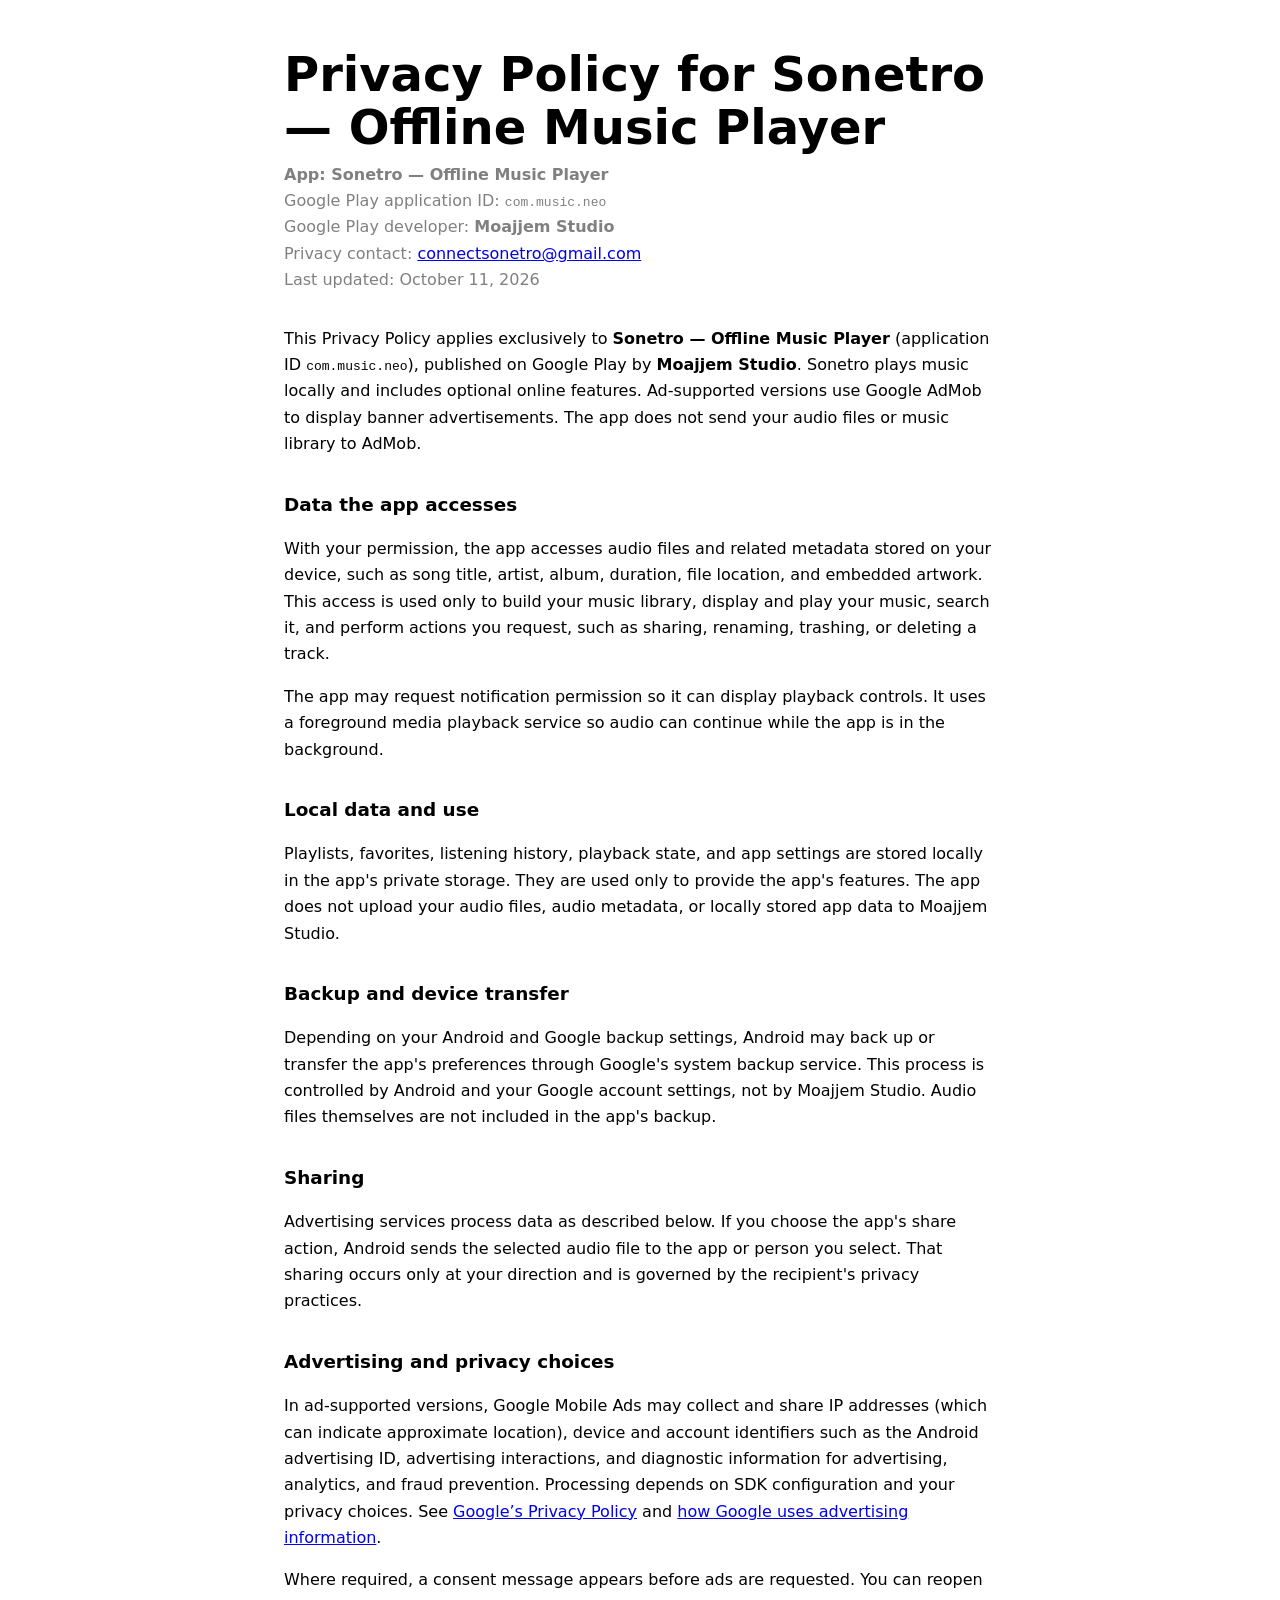
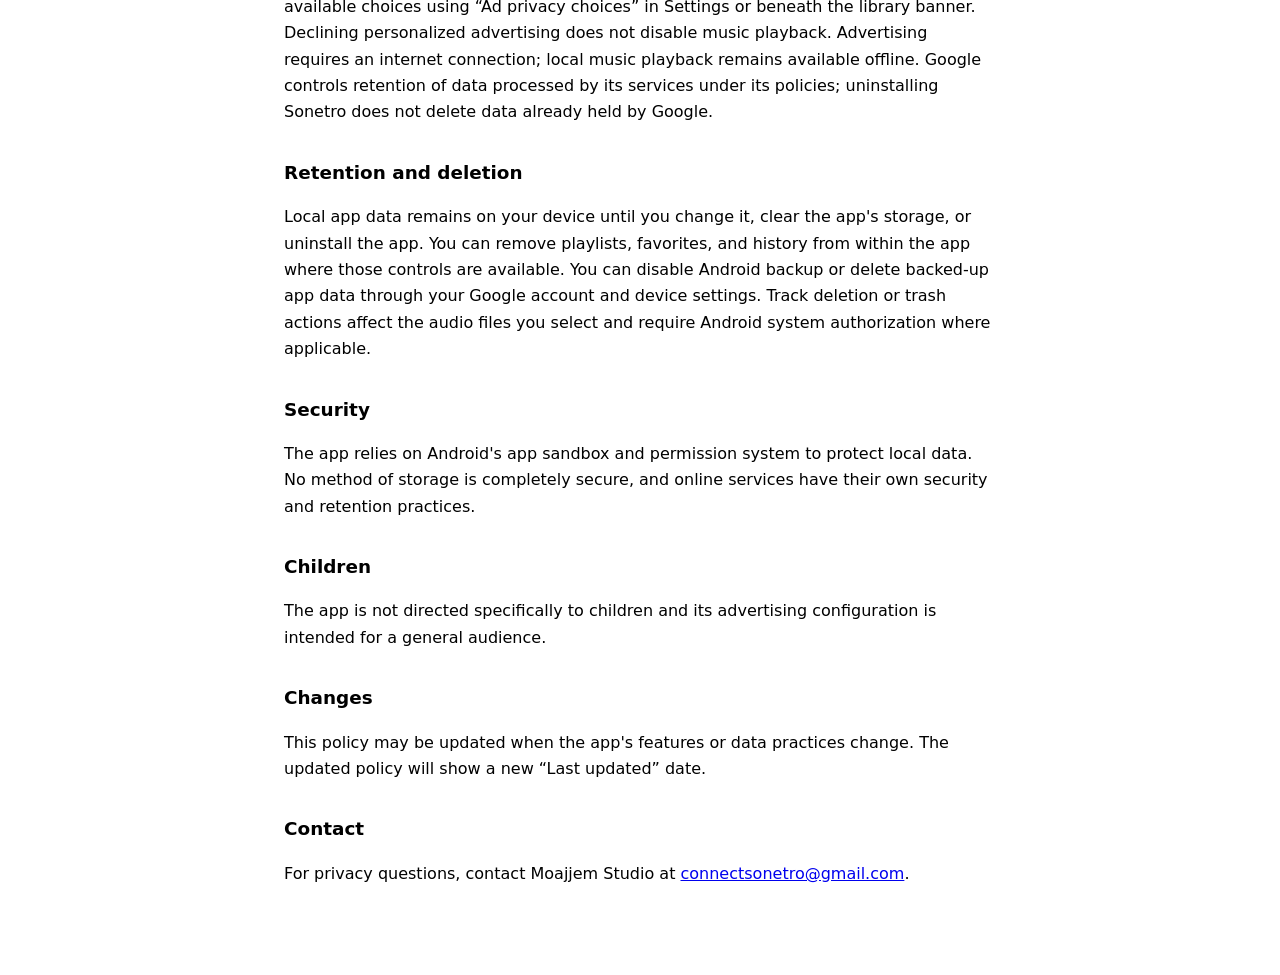
==== privacy.html @ 21c96b35 "Create Sonetro website with privacy policy and AdMob verification" ====
<!doctype html>
<html lang="en">
<head>
  <meta charset="utf-8">
  <meta name="viewport" content="width=device-width, initial-scale=1">
  <meta name="description" content="Privacy Policy for Sonetro — Offline Music Player, published by Moajjem Studio">
  <title>Privacy Policy for Sonetro — Offline Music Player | Moajjem Studio</title>
  <style>
    :root { color-scheme: light dark; font-family: system-ui, sans-serif; }
    body { margin: 0; background: Canvas; color: CanvasText; }
    main { box-sizing: border-box; width: min(760px, 100%); margin: 0 auto; padding: 48px 24px 72px; line-height: 1.65; }
    h1 { margin: 0 0 8px; font-size: clamp(2rem, 5vw, 3rem); line-height: 1.1; }
    h2 { margin-top: 2rem; font-size: 1.15rem; }
    .identity { margin: 0 0 32px; color: GrayText; }
    a { color: LinkText; }
  </style>
</head>
<body>
<main>
  <h1>Privacy Policy for Sonetro — Offline Music Player</h1>
  <p class="identity"><strong>App: Sonetro — Offline Music Player</strong><br>
    Google Play application ID: <code>com.music.neo</code><br>
    Google Play developer: <strong>Moajjem Studio</strong><br>
    Privacy contact: <a href="mailto:connectsonetro@gmail.com">connectsonetro@gmail.com</a><br>
    Last updated: October 11, 2026</p>

  <p>This Privacy Policy applies exclusively to <strong>Sonetro — Offline Music Player</strong> (application ID <code>com.music.neo</code>), published on Google Play by <strong>Moajjem Studio</strong>. Sonetro plays music locally and includes optional online features. Ad-supported versions use Google AdMob to display banner advertisements. The app does not send your audio files or music library to AdMob.</p>

  <h2>Data the app accesses</h2>
  <p>With your permission, the app accesses audio files and related metadata stored on your device, such as song title, artist, album, duration, file location, and embedded artwork. This access is used only to build your music library, display and play your music, search it, and perform actions you request, such as sharing, renaming, trashing, or deleting a track.</p>
  <p>The app may request notification permission so it can display playback controls. It uses a foreground media playback service so audio can continue while the app is in the background.</p>

  <h2>Local data and use</h2>
  <p>Playlists, favorites, listening history, playback state, and app settings are stored locally in the app's private storage. They are used only to provide the app's features. The app does not upload your audio files, audio metadata, or locally stored app data to Moajjem Studio.</p>

  <h2>Backup and device transfer</h2>
  <p>Depending on your Android and Google backup settings, Android may back up or transfer the app's preferences through Google's system backup service. This process is controlled by Android and your Google account settings, not by Moajjem Studio. Audio files themselves are not included in the app's backup.</p>

  <h2>Sharing</h2>
  <p>Advertising services process data as described below. If you choose the app's share action, Android sends the selected audio file to the app or person you select. That sharing occurs only at your direction and is governed by the recipient's privacy practices.</p>

  <h2>Advertising and privacy choices</h2>
  <p>In ad-supported versions, Google Mobile Ads may collect and share IP addresses (which can indicate approximate location), device and account identifiers such as the Android advertising ID, advertising interactions, and diagnostic information for advertising, analytics, and fraud prevention. Processing depends on SDK configuration and your privacy choices. See <a href="https://policies.google.com/privacy">Google’s Privacy Policy</a> and <a href="https://policies.google.com/technologies/ads">how Google uses advertising information</a>.</p>
  <p>Where required, a consent message appears before ads are requested. You can reopen available choices using “Ad privacy choices” in Settings or beneath the library banner. Declining personalized advertising does not disable music playback. Advertising requires an internet connection; local music playback remains available offline. Google controls retention of data processed by its services under its policies; uninstalling Sonetro does not delete data already held by Google.</p>

  <h2>Retention and deletion</h2>
  <p>Local app data remains on your device until you change it, clear the app's storage, or uninstall the app. You can remove playlists, favorites, and history from within the app where those controls are available. You can disable Android backup or delete backed-up app data through your Google account and device settings. Track deletion or trash actions affect the audio files you select and require Android system authorization where applicable.</p>

  <h2>Security</h2>
  <p>The app relies on Android's app sandbox and permission system to protect local data. No method of storage is completely secure, and online services have their own security and retention practices.</p>

  <h2>Children</h2>
  <p>The app is not directed specifically to children and its advertising configuration is intended for a general audience.</p>

  <h2>Changes</h2>
  <p>This policy may be updated when the app's features or data practices change. The updated policy will show a new “Last updated” date.</p>

  <h2>Contact</h2>
  <p>For privacy questions, contact Moajjem Studio at <a href="mailto:connectsonetro@gmail.com">connectsonetro@gmail.com</a>.</p>
</main>
</body>
</html>
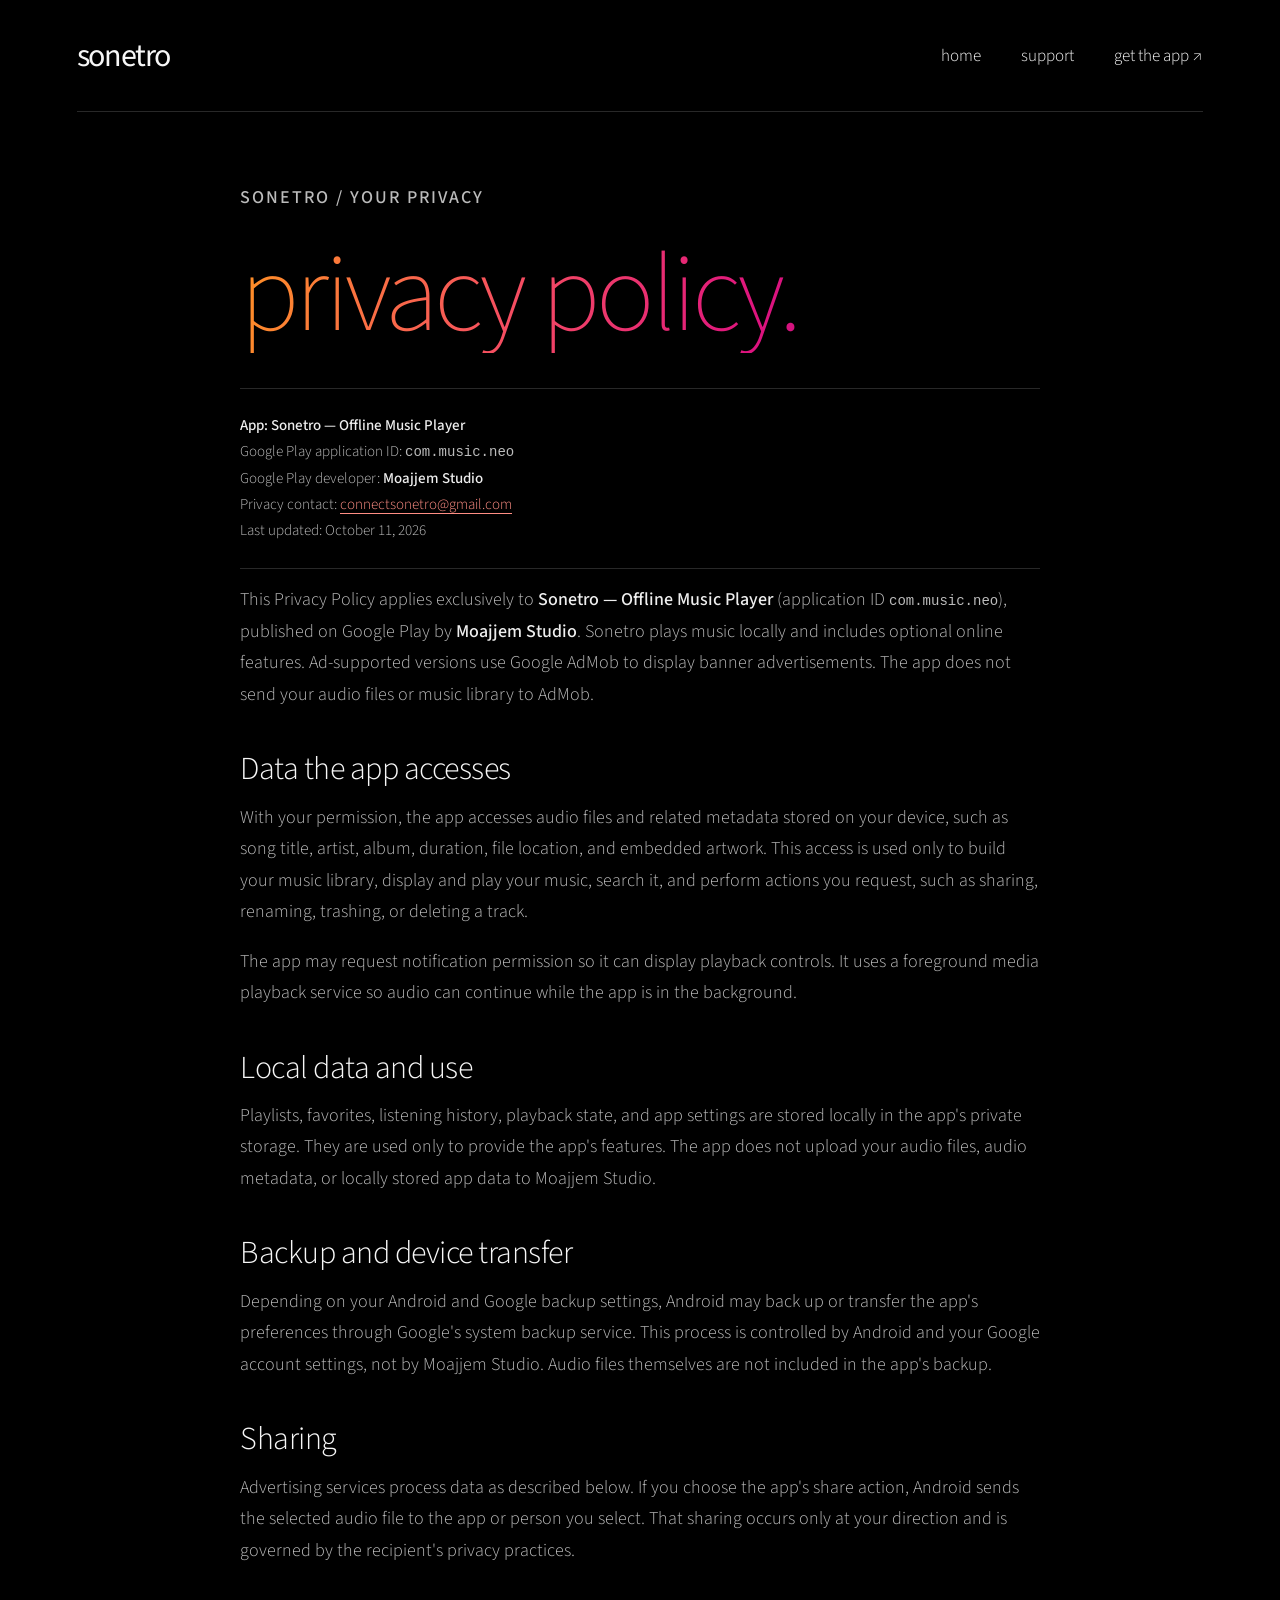
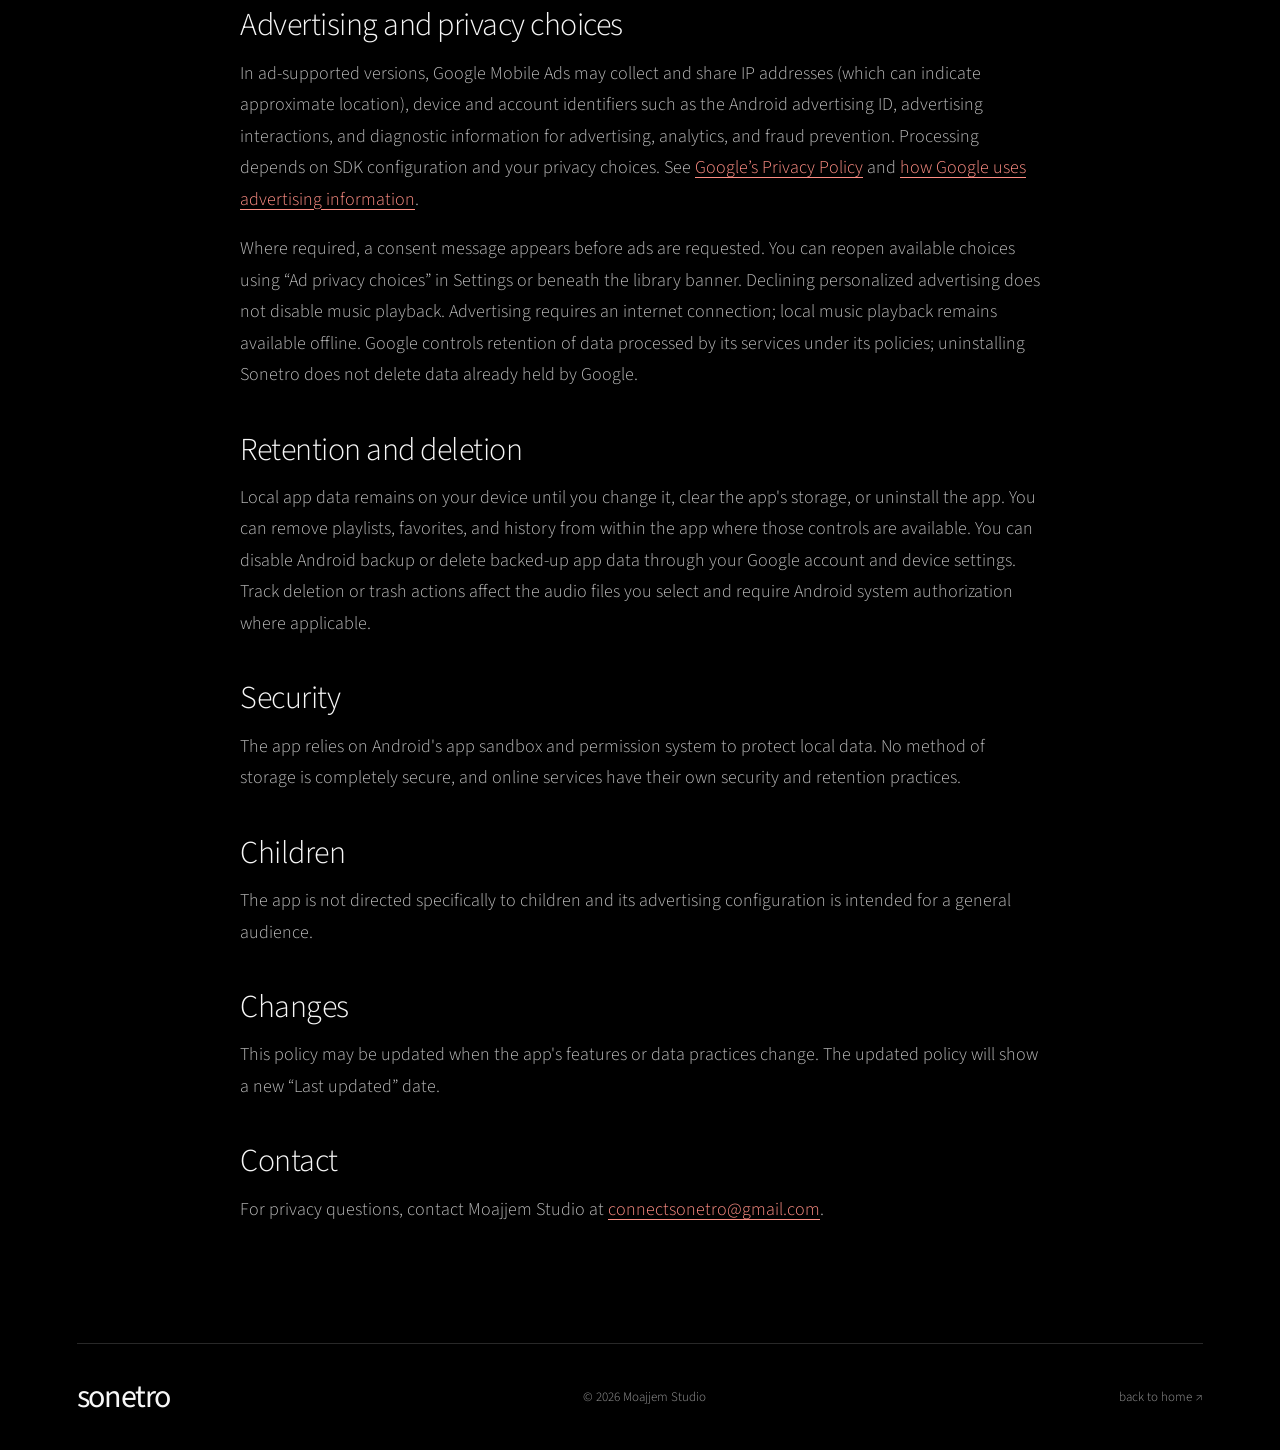
==== commit 02aee7b6: "Match Sonetro website to the app music interface" ====
--- a/privacy.html
+++ b/privacy.html
@@ -5,19 +5,16 @@
   <meta name="viewport" content="width=device-width, initial-scale=1">
   <meta name="description" content="Privacy Policy for Sonetro — Offline Music Player, published by Moajjem Studio">
   <title>Privacy Policy for Sonetro — Offline Music Player | Moajjem Studio</title>
-  <style>
-    :root { color-scheme: light dark; font-family: system-ui, sans-serif; }
-    body { margin: 0; background: Canvas; color: CanvasText; }
-    main { box-sizing: border-box; width: min(760px, 100%); margin: 0 auto; padding: 48px 24px 72px; line-height: 1.65; }
-    h1 { margin: 0 0 8px; font-size: clamp(2rem, 5vw, 3rem); line-height: 1.1; }
-    h2 { margin-top: 2rem; font-size: 1.15rem; }
-    .identity { margin: 0 0 32px; color: GrayText; }
-    a { color: LinkText; }
-  </style>
+  <meta name="theme-color" content="#000000">
+  <link rel="icon" href="assets/logo.svg">
+  <link rel="stylesheet" href="style.css">
 </head>
 <body>
-<main>
-  <h1>Privacy Policy for Sonetro — Offline Music Player</h1>
+<a class="skip" href="#main">Skip to content</a>
+<header class="header"><a class="brand" href="./">sonetro</a><nav aria-label="Main navigation"><a href="./">home</a><a href="mailto:connectsonetro@gmail.com">support</a><a class="nav-download" href="https://play.google.com/store/apps/details?id=com.music.neo">get the app ↗</a></nav></header>
+<main class="policy shell" id="main">
+  <p class="eyebrow">SONETRO / YOUR PRIVACY</p>
+  <h1 class="gradient">privacy policy.</h1>
   <p class="identity"><strong>App: Sonetro — Offline Music Player</strong><br>
     Google Play application ID: <code>com.music.neo</code><br>
     Google Play developer: <strong>Moajjem Studio</strong><br>
@@ -58,5 +55,6 @@
   <h2>Contact</h2>
   <p>For privacy questions, contact Moajjem Studio at <a href="mailto:connectsonetro@gmail.com">connectsonetro@gmail.com</a>.</p>
 </main>
+<footer class="shell"><a class="brand" href="./">sonetro</a><span>© 2026 Moajjem Studio</span><a href="./">back to home ↗</a></footer>
 </body>
 </html>
--- a/style.css
+++ b/style.css
@@ -0,0 +1,5 @@
+@font-face{font-family:Sonetro;src:url('assets/sonetro-sans.ttf') format('truetype');font-style:normal;font-weight:200 900;font-display:swap}
+:root{color-scheme:dark;--bg:#000;--text:#f7f7f7;--muted:#9b9b9b;--line:#282828;--accent:#f04a45}*{box-sizing:border-box}html{scroll-behavior:smooth;scroll-padding-top:30px}body{margin:0;background:var(--bg);color:var(--text);font-family:Sonetro,'Segoe UI',sans-serif;font-weight:300}a{color:inherit;text-decoration:none}button{font:inherit}a,button{-webkit-tap-highlight-color:transparent}a:focus-visible,button:focus-visible,[tabindex]:focus-visible{outline:2px solid #f97365;outline-offset:7px}a:hover{color:#ff8374}.shell,.header{width:min(1240px,88%);margin-inline:auto}.header{height:112px;display:flex;align-items:center;justify-content:space-between;border-bottom:1px solid var(--line)}.brand{font-size:32px;letter-spacing:-1.4px;font-weight:400}.brand span{font-size:11px;vertical-align:super;margin-left:5px}nav{display:flex;gap:40px;align-items:center;font-size:17px}.nav-download{display:flex;gap:25px;align-items:center}.nav-download span{font-size:28px}.hero{display:grid;grid-template-columns:1.15fr 1fr;gap:85px;padding-block:75px 95px;align-items:center}.eyebrow{font-size:11px;font-weight:500;letter-spacing:2px;color:var(--muted);margin:0 0 24px}.gradient{background:linear-gradient(105deg,#ff9224 0%,#f64f60 34%,#de137f 65%,#8c137a 100%);background-clip:text;-webkit-background-clip:text;color:transparent}h1,h2,h3,p{margin-top:0}h1{font-size:clamp(120px,14vw,200px);line-height:.94;font-weight:200;letter-spacing:-9px;margin:0 0 16px}h2{font-size:clamp(60px,7vw,96px);line-height:.98;font-weight:200;letter-spacing:-3px;margin-bottom:30px}.intro{font-size:20px;line-height:1.6;color:#aaa;margin:30px 0 40px}.download{display:inline-flex;align-items:center;gap:19px;font-size:27px;line-height:1.1}.download small{display:block;font-size:13px;letter-spacing:.3px;color:var(--muted);margin-top:9px}.circle{display:inline-flex;align-items:center;justify-content:center;border:2px solid currentColor;border-radius:50%;width:58px;height:58px;font-weight:300;font-size:35px;flex-shrink:0}.download:hover .circle{background:#fff;color:#000}.preview-wrap{max-width:365px;justify-self:center;width:100%;position:relative}.preview-wrap:before{content:'';position:absolute;inset:10% 0;background:radial-gradient(ellipse,#97184620,transparent 65%);z-index:-1}.phone{border:1px solid #3b3b3b;border-radius:29px;padding:20px 23px 28px;background:linear-gradient(155deg,#241412 0%,#090609 34%,#000 70%);box-shadow:0 30px 95px #c7214112;overflow:hidden}.phone-status{display:flex;justify-content:space-between;font-size:11px;padding-inline:4px;color:#ccc}.phone-title{font-size:79px;font-weight:200;letter-spacing:-4px;line-height:1.15;margin-top:9px}.phone-live{font-size:45px;line-height:1;display:flex;align-items:center;justify-content:space-between;margin:20px 0}.phone-live .circle{width:32px;height:32px;font-size:24px}.album-art{position:relative;aspect-ratio:1;overflow:hidden;background:#c84832;padding:18px;isolation:isolate}.album-art:after{content:'';position:absolute;inset:0;background:linear-gradient(140deg,transparent,#23132c9f);z-index:-1}.art-orbit{position:absolute;width:120%;height:120%;border:42px solid #f78c5088;border-radius:50%;left:23%;top:3%;z-index:-1}.album-art>span,.album-art>small{font-size:7px;letter-spacing:2px;font-weight:500}.album-art strong{display:block;font-size:62px;font-weight:200;line-height:.92;margin-top:33px;letter-spacing:-3px}.album-art small{position:absolute;bottom:18px;left:18px}.track-title{font-size:23px;line-height:1.2;margin-top:16px}.track-artist{font-size:20px;color:var(--accent);margin-top:4px}.audio-info{font-size:9px;letter-spacing:1px;color:#888;margin:10px 0 24px}.progress{display:flex;gap:13px;align-items:center;font-size:10px}.progress i{height:3px;flex:1;background:linear-gradient(to right,#eee 64%,#333 64%);border-radius:3px}.player-controls{display:flex;align-items:center;justify-content:space-between;margin-top:23px;font-size:21px}.player-controls .circle{height:37px;width:37px;font-size:14px}.player-controls .play{width:46px;height:46px;font-size:20px;padding-left:3px}.preview-caption{font-size:8px;letter-spacing:1.5px;color:#777;text-align:center;margin:17px -20px 0}.section-line{border-block:1px solid var(--line);padding-block:24px;display:flex;justify-content:space-between;font-size:10px;letter-spacing:2px;color:#888}.collection{padding-block:95px;display:grid;grid-template-columns:1fr 1fr;gap:100px}.section-title{font-size:clamp(58px,7vw,96px);font-weight:200;letter-spacing:-3px;line-height:1.05}.collection-tabs{display:flex;flex-direction:column;align-items:stretch;max-width:360px}.collection-tabs button{background:transparent;border:0;color:#737373;cursor:pointer;text-align:left;font-size:clamp(39px,4.5vw,60px);font-weight:200;padding:0 0 8px;display:flex;justify-content:space-between;align-items:center;line-height:1.2}.collection-tabs button span{font-size:25px;opacity:0}.collection-tabs button[aria-selected=true]{color:#fff}.collection-tabs button[aria-selected=true] span{opacity:1;color:#f06359}.collection-tabs button:hover{color:#ddd}.collection-detail{padding-top:20px;align-self:center}.cover-grid{display:grid;grid-template-columns:1fr 1fr;gap:12px;max-width:440px;margin-bottom:32px}.cover{aspect-ratio:1;padding:22px;position:relative;font-size:46px;line-height:.88;font-weight:200;letter-spacing:-1.5px;overflow:hidden;isolation:isolate}.cover:before{content:'';position:absolute;width:130%;height:130%;border:22px solid #ffffff24;border-radius:50%;left:30%;top:15%;z-index:-1}.cover small{font-size:6px;letter-spacing:1px;position:absolute;bottom:16px;left:22px;font-weight:500}.cover-one{background:#b63d36}.cover-two{background:#41544b}.cover-three{background:#443b67}.cover-four{background:#bd8c50;color:#17100b}.collection-detail .eyebrow{font-size:9px;margin-bottom:12px}.collection-detail h3{font-size:32px;font-weight:300;line-height:1.2;margin-bottom:12px}.collection-detail p:last-child{font-size:18px;line-height:1.6;color:#a0a0a0;max-width:440px;min-height:86px}.listening{padding-block:90px;border-top:1px solid var(--line)}.listening .section-title{font-size:clamp(70px,9vw,126px);margin-bottom:60px}.feature-list article{display:grid;grid-template-columns:60px 1fr 1.1fr;gap:20px;padding:27px 0;border-top:1px solid var(--line);align-items:baseline}.feature-list article>span{font-size:12px;color:#888}.feature-list h3{font-size:33px;font-weight:300;margin:0;letter-spacing:-.5px}.feature-list p{font-size:17px;line-height:1.65;color:#a0a0a0;margin:0}.note{font-size:12px;color:#888;margin:24px 0 0}.support{border-top:1px solid var(--line);padding-block:80px;display:flex;justify-content:space-between;gap:50px;align-items:center}.support p:not(.eyebrow){color:#aaa;font-size:19px;line-height:1.6}.support .section-title{margin-bottom:20px}.contact{font-size:23px;border-bottom:1px solid #555;padding-bottom:8px;display:inline-block}.contact span{margin-left:20px}footer{display:flex;align-items:center;justify-content:space-between;gap:25px;padding-block:30px;border-top:1px solid var(--line)}footer>span,footer>a:last-child{font-size:13px;color:#999}.skip{position:absolute;top:-100px;padding:12px;background:white;color:black;z-index:10}.skip:focus{top:10px}.policy{max-width:800px;padding-block:70px 100px}.policy h1{font-size:clamp(65px,9vw,110px);letter-spacing:-4px;line-height:1.05;margin-bottom:35px}.policy h2{font-size:32px;font-weight:300;letter-spacing:-.5px;margin:44px 0 16px}.policy p{font-size:18px;line-height:1.75;color:#bbb}.policy .identity{border-block:1px solid var(--line);padding-block:24px;font-size:15px}.policy strong{font-weight:500;color:#eee}.policy a{color:#ff8e84;text-decoration:underline;text-underline-offset:4px}.policy code{font-size:14px;overflow-wrap:anywhere}
+@media(min-width:1400px){.hero{gap:130px}}@media(max-width:800px){.header{height:90px}nav{gap:22px;font-size:15px}.hero{gap:35px;padding-top:55px}.hero h1{font-size:125px;letter-spacing:-6px}.hero h2{font-size:66px}.intro{font-size:18px}.phone{padding:17px}.phone-title{font-size:67px}.album-art strong{font-size:48px}.collection{gap:45px}.cover{font-size:37px;padding:16px}.cover small{left:16px;font-size:5px}.support{display:block}.support>.download{margin-top:45px}.feature-list article{grid-template-columns:35px 1fr 1.2fr}.feature-list h3{font-size:28px}}
+@media(max-width:580px){.shell,.header{width:88%}.header{height:82px}.brand{font-size:28px}nav{gap:20px}nav>a:first-child,nav>a:nth-child(2){display:none}.hero{grid-template-columns:1fr;padding-block:48px 55px;gap:50px}.hero h1{font-size:140px}.hero h2{font-size:76px}.intro{font-size:18px}.eyebrow{font-size:9px;letter-spacing:1.7px}.preview-wrap{max-width:330px}.phone{padding:20px 24px 26px}.phone-title{font-size:79px}.album-art strong{font-size:58px}.section-line{font-size:8px;letter-spacing:1px;gap:20px}.collection{display:block;padding-block:60px}.collection-tabs{max-width:none;flex-direction:row;flex-wrap:wrap;gap:10px 21px;margin-bottom:30px}.collection-tabs button{font-size:27px}.collection-tabs button span{display:none}.collection-tabs button[aria-selected=true]{border-bottom:1px solid #f06359}.cover{font-size:45px}.cover small{font-size:5px}.collection-detail{padding-top:0}.collection-detail p:last-child{min-height:100px}.section-title{font-size:67px}.listening{padding-block:60px}.listening .section-title{font-size:72px;letter-spacing:-3px}.feature-list article{grid-template-columns:25px 1fr;gap:10px}.feature-list p{grid-column:2}.support{padding-block:60px}.contact{font-size:20px}.contact span{margin-left:8px}.download{font-size:25px}footer{flex-wrap:wrap}footer .brand{width:100%}.policy{padding-top:50px}.policy h1{font-size:68px}.policy p{font-size:17px}}
+@media(prefers-reduced-motion:reduce){html{scroll-behavior:auto}}
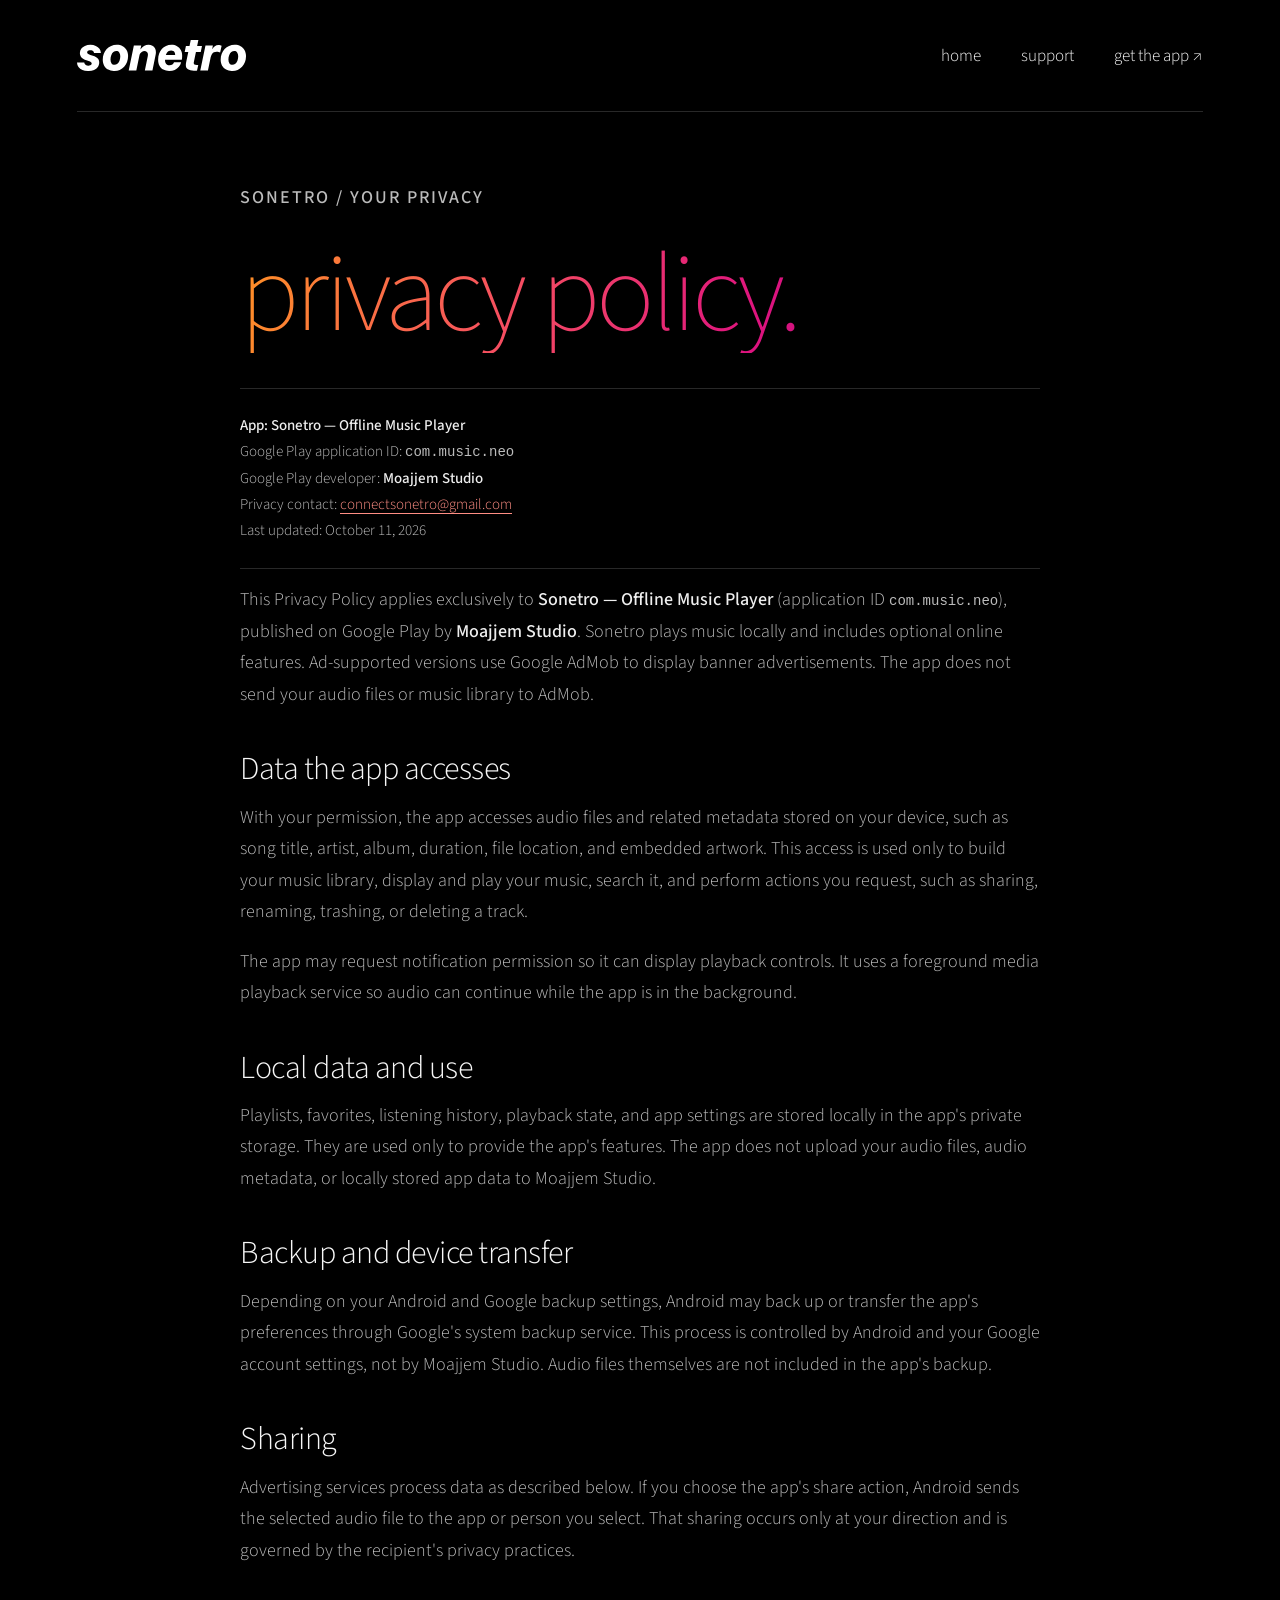
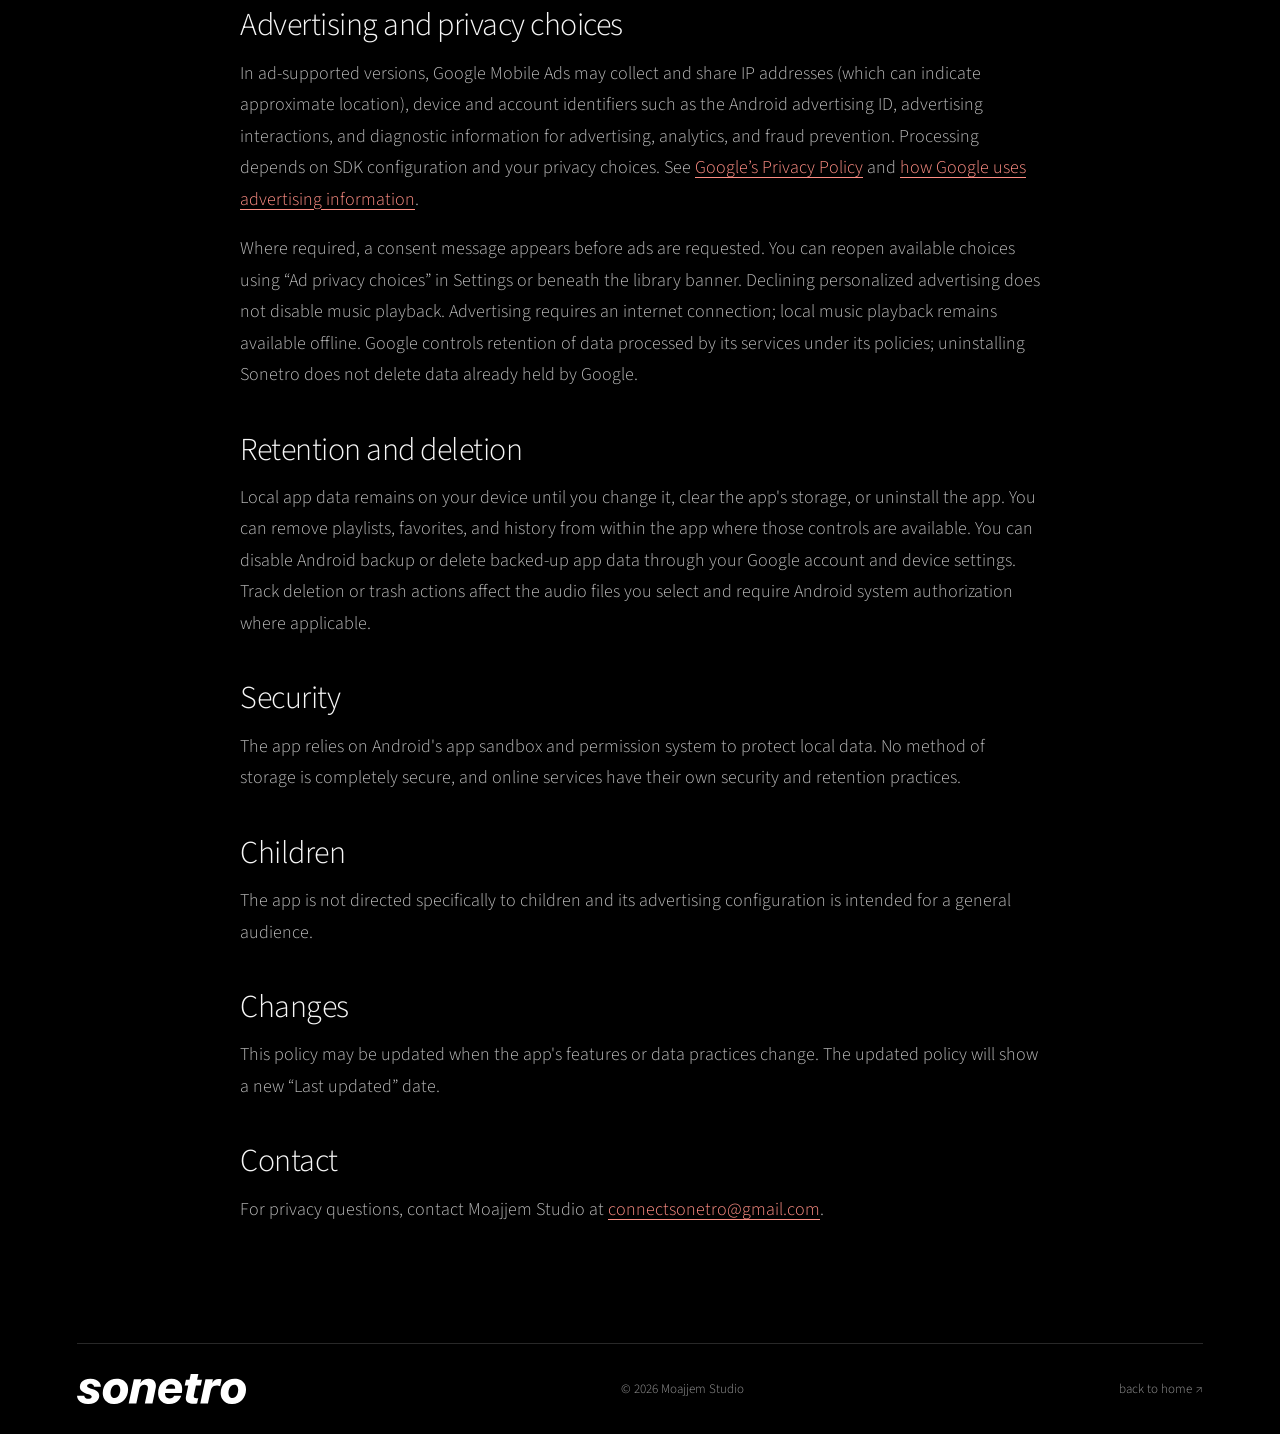
==== commit af93cd4d: "Replace text branding with supplied Sonetro wordmark" ====
--- a/privacy.html
+++ b/privacy.html
@@ -7,11 +7,11 @@
   <title>Privacy Policy for Sonetro — Offline Music Player | Moajjem Studio</title>
   <meta name="theme-color" content="#000000">
   <link rel="icon" href="assets/logo.svg">
-  <link rel="stylesheet" href="style.css">
+  <link rel="stylesheet" href="style.e0eb05fd23.css">
 </head>
 <body>
 <a class="skip" href="#main">Skip to content</a>
-<header class="header"><a class="brand" href="./">sonetro</a><nav aria-label="Main navigation"><a href="./">home</a><a href="mailto:connectsonetro@gmail.com">support</a><a class="nav-download" href="https://play.google.com/store/apps/details?id=com.music.neo">get the app ↗</a></nav></header>
+<header class="header"><a class="brand" href="./"><img src="assets/sonetro-wordmark.svg" alt="Sonetro" width="169" height="30"></a><nav aria-label="Main navigation"><a href="./">home</a><a href="mailto:connectsonetro@gmail.com">support</a><a class="nav-download" href="https://play.google.com/store/apps/details?id=com.music.neo">get the app ↗</a></nav></header>
 <main class="policy shell" id="main">
   <p class="eyebrow">SONETRO / YOUR PRIVACY</p>
   <h1 class="gradient">privacy policy.</h1>
@@ -55,6 +55,6 @@
   <h2>Contact</h2>
   <p>For privacy questions, contact Moajjem Studio at <a href="mailto:connectsonetro@gmail.com">connectsonetro@gmail.com</a>.</p>
 </main>
-<footer class="shell"><a class="brand" href="./">sonetro</a><span>© 2026 Moajjem Studio</span><a href="./">back to home ↗</a></footer>
+<footer class="shell"><a class="brand" href="./"><img src="assets/sonetro-wordmark.svg" alt="Sonetro" width="169" height="30"></a><span>© 2026 Moajjem Studio</span><a href="./">back to home ↗</a></footer>
 </body>
 </html>
--- a/style.e0eb05fd23.css
+++ b/style.e0eb05fd23.css
@@ -0,0 +1,9 @@
+@font-face{font-family:Sonetro;src:url('assets/sonetro-sans.ttf') format('truetype');font-style:normal;font-weight:200 900;font-display:swap}
+:root{color-scheme:dark;--bg:#000;--text:#f7f7f7;--muted:#9b9b9b;--line:#282828;--accent:#f04a45}*{box-sizing:border-box}html{scroll-behavior:smooth;scroll-padding-top:30px}body{margin:0;background:var(--bg);color:var(--text);font-family:Sonetro,'Segoe UI',sans-serif;font-weight:300}a{color:inherit;text-decoration:none}button{font:inherit}a,button{-webkit-tap-highlight-color:transparent}a:focus-visible,button:focus-visible,[tabindex]:focus-visible{outline:2px solid #f97365;outline-offset:7px}a:hover{color:#ff8374}.shell,.header{width:min(1240px,88%);margin-inline:auto}.header{height:112px;display:flex;align-items:center;justify-content:space-between;border-bottom:1px solid var(--line)}.brand{font-size:32px;letter-spacing:-1.4px;font-weight:400}.brand span{font-size:11px;vertical-align:super;margin-left:5px}nav{display:flex;gap:40px;align-items:center;font-size:17px}.nav-download{display:flex;gap:25px;align-items:center}.nav-download span{font-size:28px}.hero{display:grid;grid-template-columns:1.15fr 1fr;gap:85px;padding-block:75px 95px;align-items:center}.eyebrow{font-size:11px;font-weight:500;letter-spacing:2px;color:var(--muted);margin:0 0 24px}.gradient{background:linear-gradient(105deg,#ff9224 0%,#f64f60 34%,#de137f 65%,#8c137a 100%);background-clip:text;-webkit-background-clip:text;color:transparent}h1,h2,h3,p{margin-top:0}h1{font-size:clamp(120px,14vw,200px);line-height:.94;font-weight:200;letter-spacing:-9px;margin:0 0 16px}h2{font-size:clamp(60px,7vw,96px);line-height:.98;font-weight:200;letter-spacing:-3px;margin-bottom:30px}.intro{font-size:20px;line-height:1.6;color:#aaa;margin:30px 0 40px}.download{display:inline-flex;align-items:center;gap:19px;font-size:27px;line-height:1.1}.download small{display:block;font-size:13px;letter-spacing:.3px;color:var(--muted);margin-top:9px}.circle{display:inline-flex;align-items:center;justify-content:center;border:2px solid currentColor;border-radius:50%;width:58px;height:58px;font-weight:300;font-size:35px;flex-shrink:0}.download:hover .circle{background:#fff;color:#000}.preview-wrap{max-width:365px;justify-self:center;width:100%;position:relative}.preview-wrap:before{content:'';position:absolute;inset:10% 0;background:radial-gradient(ellipse,#97184620,transparent 65%);z-index:-1}.phone{border:1px solid #3b3b3b;border-radius:29px;padding:20px 23px 28px;background:linear-gradient(155deg,#241412 0%,#090609 34%,#000 70%);box-shadow:0 30px 95px #c7214112;overflow:hidden}.phone-status{display:flex;justify-content:space-between;font-size:11px;padding-inline:4px;color:#ccc}.phone-title{font-size:79px;font-weight:200;letter-spacing:-4px;line-height:1.15;margin-top:9px}.phone-live{font-size:45px;line-height:1;display:flex;align-items:center;justify-content:space-between;margin:20px 0}.phone-live .circle{width:32px;height:32px;font-size:24px}.album-art{position:relative;aspect-ratio:1;overflow:hidden;background:#c84832;padding:18px;isolation:isolate}.album-art:after{content:'';position:absolute;inset:0;background:linear-gradient(140deg,transparent,#23132c9f);z-index:-1}.art-orbit{position:absolute;width:120%;height:120%;border:42px solid #f78c5088;border-radius:50%;left:23%;top:3%;z-index:-1}.album-art>span,.album-art>small{font-size:7px;letter-spacing:2px;font-weight:500}.album-art strong{display:block;font-size:62px;font-weight:200;line-height:.92;margin-top:33px;letter-spacing:-3px}.album-art small{position:absolute;bottom:18px;left:18px}.track-title{font-size:23px;line-height:1.2;margin-top:16px}.track-artist{font-size:20px;color:var(--accent);margin-top:4px}.audio-info{font-size:9px;letter-spacing:1px;color:#888;margin:10px 0 24px}.progress{display:flex;gap:13px;align-items:center;font-size:10px}.progress i{height:3px;flex:1;background:linear-gradient(to right,#eee 64%,#333 64%);border-radius:3px}.player-controls{display:flex;align-items:center;justify-content:space-between;margin-top:23px;font-size:21px}.player-controls .circle{height:37px;width:37px;font-size:14px}.player-controls .play{width:46px;height:46px;font-size:20px;padding-left:3px}.preview-caption{font-size:8px;letter-spacing:1.5px;color:#777;text-align:center;margin:17px -20px 0}.section-line{border-block:1px solid var(--line);padding-block:24px;display:flex;justify-content:space-between;font-size:10px;letter-spacing:2px;color:#888}.collection{padding-block:95px;display:grid;grid-template-columns:1fr 1fr;gap:100px}.section-title{font-size:clamp(58px,7vw,96px);font-weight:200;letter-spacing:-3px;line-height:1.05}.collection-tabs{display:flex;flex-direction:column;align-items:stretch;max-width:360px}.collection-tabs button{background:transparent;border:0;color:#737373;cursor:pointer;text-align:left;font-size:clamp(39px,4.5vw,60px);font-weight:200;padding:0 0 8px;display:flex;justify-content:space-between;align-items:center;line-height:1.2}.collection-tabs button span{font-size:25px;opacity:0}.collection-tabs button[aria-selected=true]{color:#fff}.collection-tabs button[aria-selected=true] span{opacity:1;color:#f06359}.collection-tabs button:hover{color:#ddd}.collection-detail{padding-top:20px;align-self:center}.cover-grid{display:grid;grid-template-columns:1fr 1fr;gap:12px;max-width:440px;margin-bottom:32px}.cover{aspect-ratio:1;padding:22px;position:relative;font-size:46px;line-height:.88;font-weight:200;letter-spacing:-1.5px;overflow:hidden;isolation:isolate}.cover:before{content:'';position:absolute;width:130%;height:130%;border:22px solid #ffffff24;border-radius:50%;left:30%;top:15%;z-index:-1}.cover small{font-size:6px;letter-spacing:1px;position:absolute;bottom:16px;left:22px;font-weight:500}.cover-one{background:#b63d36}.cover-two{background:#41544b}.cover-three{background:#443b67}.cover-four{background:#bd8c50;color:#17100b}.collection-detail .eyebrow{font-size:9px;margin-bottom:12px}.collection-detail h3{font-size:32px;font-weight:300;line-height:1.2;margin-bottom:12px}.collection-detail p:last-child{font-size:18px;line-height:1.6;color:#a0a0a0;max-width:440px;min-height:86px}.listening{padding-block:90px;border-top:1px solid var(--line)}.listening .section-title{font-size:clamp(70px,9vw,126px);margin-bottom:60px}.feature-list article{display:grid;grid-template-columns:60px 1fr 1.1fr;gap:20px;padding:27px 0;border-top:1px solid var(--line);align-items:baseline}.feature-list article>span{font-size:12px;color:#888}.feature-list h3{font-size:33px;font-weight:300;margin:0;letter-spacing:-.5px}.feature-list p{font-size:17px;line-height:1.65;color:#a0a0a0;margin:0}.note{font-size:12px;color:#888;margin:24px 0 0}.support{border-top:1px solid var(--line);padding-block:80px;display:flex;justify-content:space-between;gap:50px;align-items:center}.support p:not(.eyebrow){color:#aaa;font-size:19px;line-height:1.6}.support .section-title{margin-bottom:20px}.contact{font-size:23px;border-bottom:1px solid #555;padding-bottom:8px;display:inline-block}.contact span{margin-left:20px}footer{display:flex;align-items:center;justify-content:space-between;gap:25px;padding-block:30px;border-top:1px solid var(--line)}footer>span,footer>a:last-child{font-size:13px;color:#999}.skip{position:absolute;top:-100px;padding:12px;background:white;color:black;z-index:10}.skip:focus{top:10px}.policy{max-width:800px;padding-block:70px 100px}.policy h1{font-size:clamp(65px,9vw,110px);letter-spacing:-4px;line-height:1.05;margin-bottom:35px}.policy h2{font-size:32px;font-weight:300;letter-spacing:-.5px;margin:44px 0 16px}.policy p{font-size:18px;line-height:1.75;color:#bbb}.policy .identity{border-block:1px solid var(--line);padding-block:24px;font-size:15px}.policy strong{font-weight:500;color:#eee}.policy a{color:#ff8e84;text-decoration:underline;text-underline-offset:4px}.policy code{font-size:14px;overflow-wrap:anywhere}
+@media(min-width:1400px){.hero{gap:130px}}@media(max-width:800px){.header{height:90px}nav{gap:22px;font-size:15px}.hero{gap:35px;padding-top:55px}.hero h1{font-size:125px;letter-spacing:-6px}.hero h2{font-size:66px}.intro{font-size:18px}.phone{padding:17px}.phone-title{font-size:67px}.album-art strong{font-size:48px}.collection{gap:45px}.cover{font-size:37px;padding:16px}.cover small{left:16px;font-size:5px}.support{display:block}.support>.download{margin-top:45px}.feature-list article{grid-template-columns:35px 1fr 1.2fr}.feature-list h3{font-size:28px}}
+@media(max-width:580px){.shell,.header{width:88%}.header{height:82px}.brand{font-size:28px}nav{gap:20px}nav>a:first-child,nav>a:nth-child(2){display:none}.hero{grid-template-columns:1fr;padding-block:48px 55px;gap:50px}.hero h1{font-size:140px}.hero h2{font-size:76px}.intro{font-size:18px}.eyebrow{font-size:9px;letter-spacing:1.7px}.preview-wrap{max-width:330px}.phone{padding:20px 24px 26px}.phone-title{font-size:79px}.album-art strong{font-size:58px}.section-line{font-size:8px;letter-spacing:1px;gap:20px}.collection{display:block;padding-block:60px}.collection-tabs{max-width:none;flex-direction:row;flex-wrap:wrap;gap:10px 21px;margin-bottom:30px}.collection-tabs button{font-size:27px}.collection-tabs button span{display:none}.collection-tabs button[aria-selected=true]{border-bottom:1px solid #f06359}.cover{font-size:45px}.cover small{font-size:5px}.collection-detail{padding-top:0}.collection-detail p:last-child{min-height:100px}.section-title{font-size:67px}.listening{padding-block:60px}.listening .section-title{font-size:72px;letter-spacing:-3px}.feature-list article{grid-template-columns:25px 1fr;gap:10px}.feature-list p{grid-column:2}.support{padding-block:60px}.contact{font-size:20px}.contact span{margin-left:8px}.download{font-size:25px}footer{flex-wrap:wrap}footer .brand{width:100%}.policy{padding-top:50px}.policy h1{font-size:68px}.policy p{font-size:17px}}
+@media(prefers-reduced-motion:reduce){html{scroll-behavior:auto}}
+
+.app-screenshot{display:block;width:100%;height:auto;object-fit:contain}
+
+.brand{display:inline-flex;align-items:center}.brand img{display:block;width:169px;height:auto;max-width:100%}@media(max-width:580px){.brand img{width:140px}}
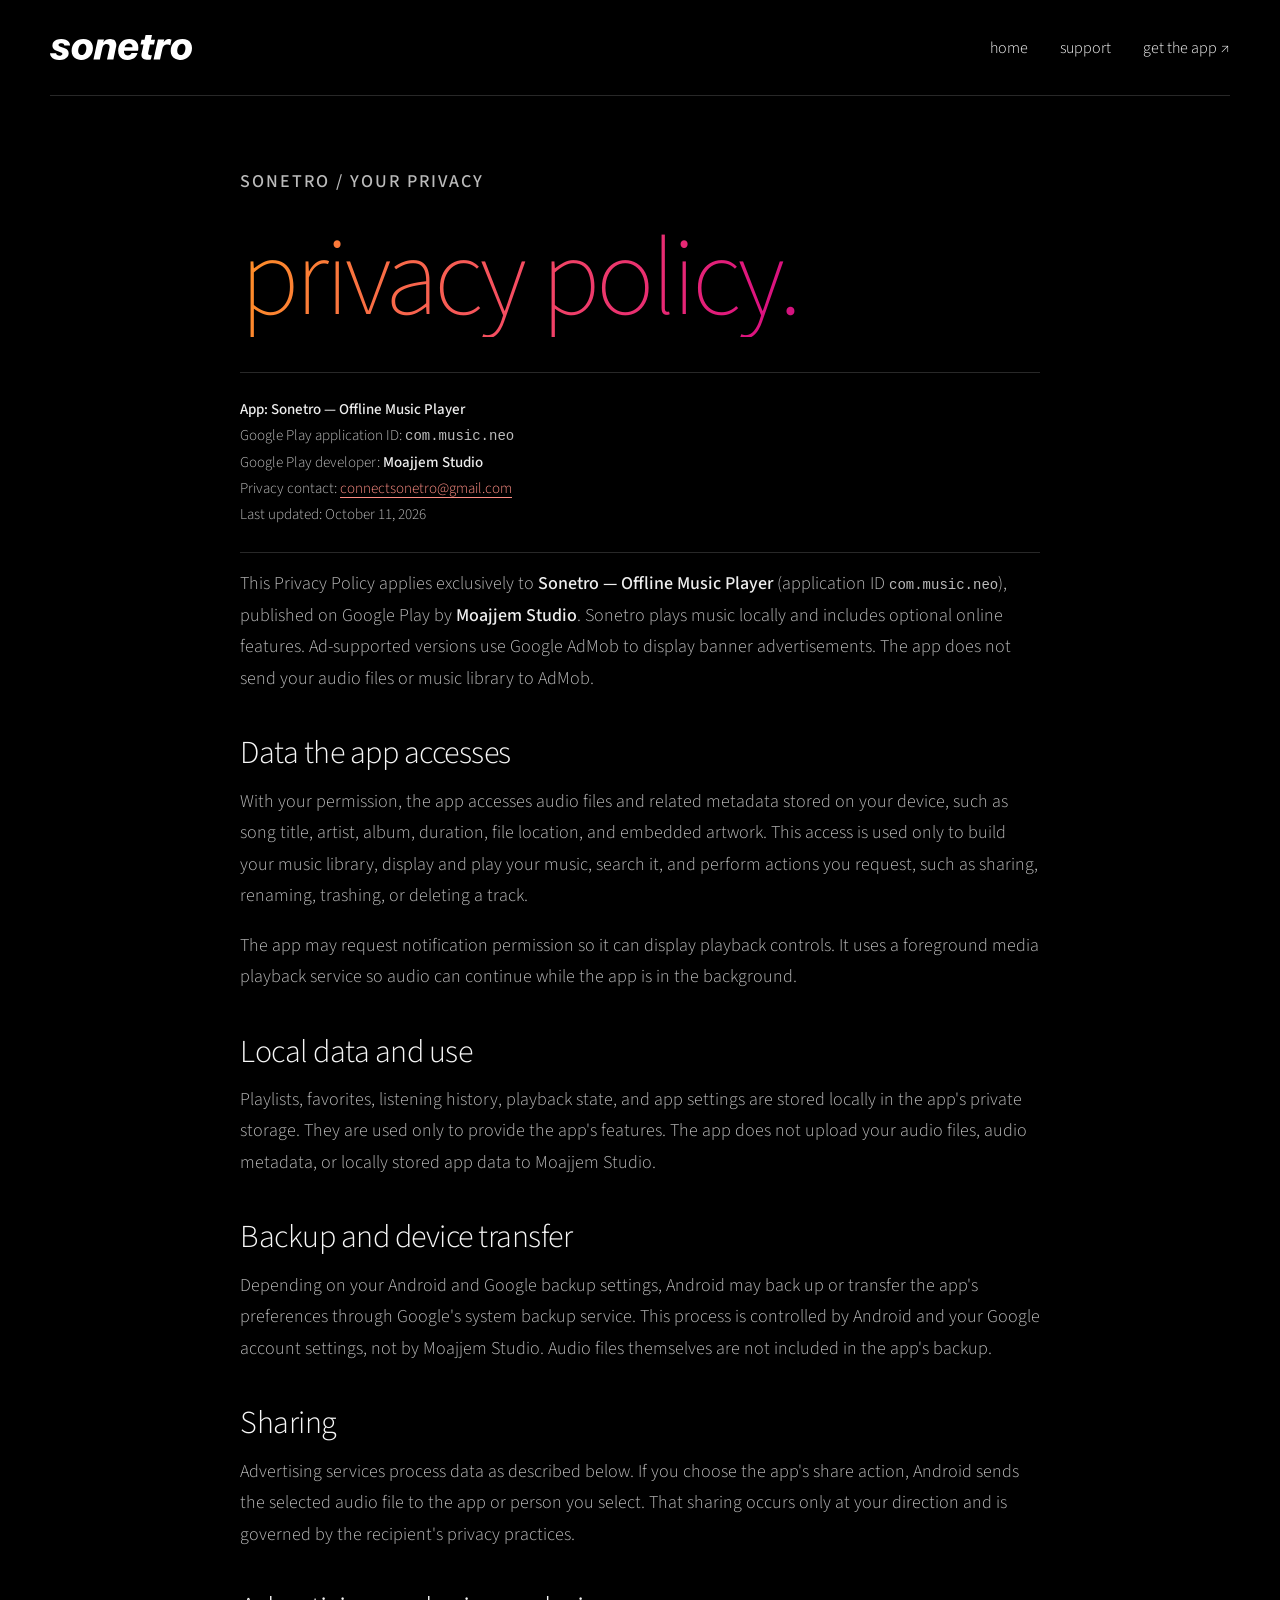
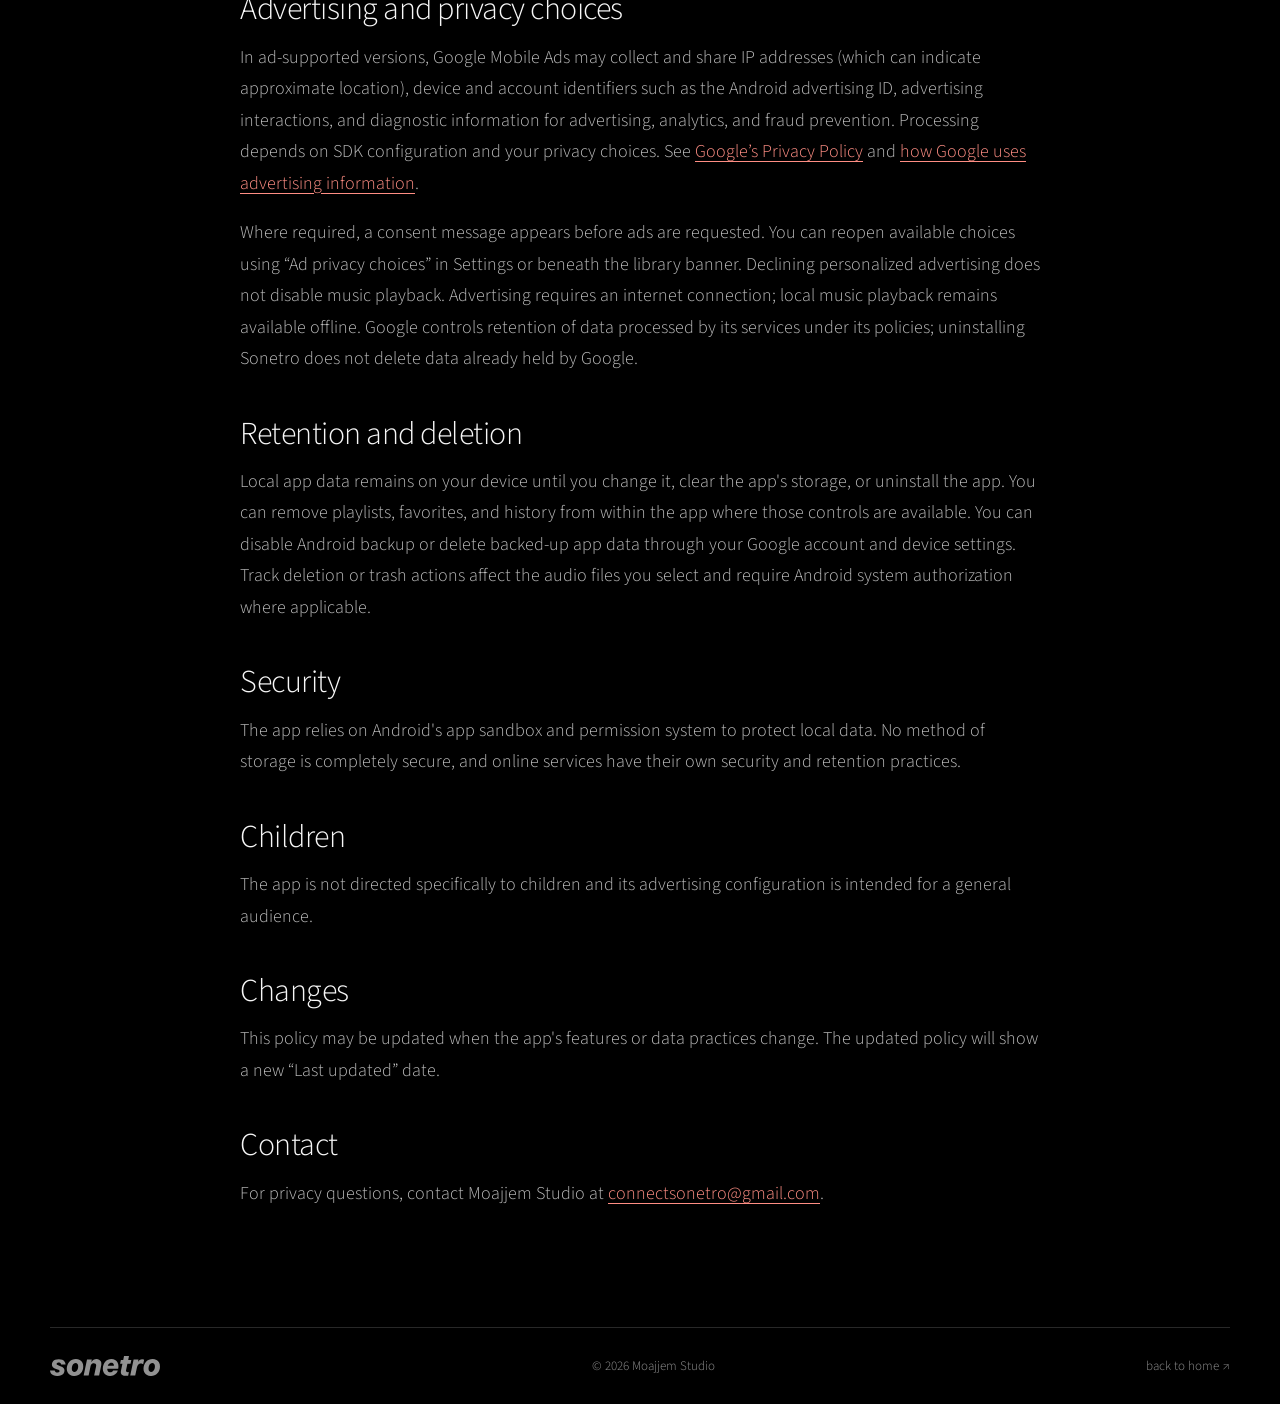
==== commit 9af3592e: "Refine responsive layout branding and Play Store badges" ====
--- a/privacy.html
+++ b/privacy.html
@@ -7,7 +7,7 @@
   <title>Privacy Policy for Sonetro — Offline Music Player | Moajjem Studio</title>
   <meta name="theme-color" content="#000000">
   <link rel="icon" href="assets/logo.svg">
-  <link rel="stylesheet" href="style.e0eb05fd23.css">
+  <link rel="stylesheet" href="style.24cc51cf4a.css">
 </head>
 <body>
 <a class="skip" href="#main">Skip to content</a>
@@ -55,6 +55,6 @@
   <h2>Contact</h2>
   <p>For privacy questions, contact Moajjem Studio at <a href="mailto:connectsonetro@gmail.com">connectsonetro@gmail.com</a>.</p>
 </main>
-<footer class="shell"><a class="brand" href="./"><img src="assets/sonetro-wordmark.svg" alt="Sonetro" width="169" height="30"></a><span>© 2026 Moajjem Studio</span><a href="./">back to home ↗</a></footer>
+<footer class="shell"><a class="brand" href="./"><img src="assets/sonetro-wordmark-muted.svg" alt="Sonetro" width="169" height="30"></a><span>© 2026 Moajjem Studio</span><a href="./">back to home ↗</a></footer>
 </body>
 </html>
--- a/style.24cc51cf4a.css
+++ b/style.24cc51cf4a.css
@@ -0,0 +1,20 @@
+@font-face{font-family:Sonetro;src:url('assets/sonetro-sans.ttf') format('truetype');font-style:normal;font-weight:200 900;font-display:swap}
+:root{color-scheme:dark;--bg:#000;--text:#f7f7f7;--muted:#9b9b9b;--line:#282828;--accent:#f04a45}*{box-sizing:border-box}html{scroll-behavior:smooth;scroll-padding-top:30px}body{margin:0;background:var(--bg);color:var(--text);font-family:Sonetro,'Segoe UI',sans-serif;font-weight:300}a{color:inherit;text-decoration:none}button{font:inherit}a,button{-webkit-tap-highlight-color:transparent}a:focus-visible,button:focus-visible,[tabindex]:focus-visible{outline:2px solid #f97365;outline-offset:7px}a:hover{color:#ff8374}.shell,.header{width:min(1240px,88%);margin-inline:auto}.header{height:112px;display:flex;align-items:center;justify-content:space-between;border-bottom:1px solid var(--line)}.brand{font-size:32px;letter-spacing:-1.4px;font-weight:400}.brand span{font-size:11px;vertical-align:super;margin-left:5px}nav{display:flex;gap:40px;align-items:center;font-size:17px}.nav-download{display:flex;gap:25px;align-items:center}.nav-download span{font-size:28px}.hero{display:grid;grid-template-columns:1.15fr 1fr;gap:85px;padding-block:75px 95px;align-items:center}.eyebrow{font-size:11px;font-weight:500;letter-spacing:2px;color:var(--muted);margin:0 0 24px}.gradient{background:linear-gradient(105deg,#ff9224 0%,#f64f60 34%,#de137f 65%,#8c137a 100%);background-clip:text;-webkit-background-clip:text;color:transparent}h1,h2,h3,p{margin-top:0}h1{font-size:clamp(120px,14vw,200px);line-height:.94;font-weight:200;letter-spacing:-9px;margin:0 0 16px}h2{font-size:clamp(60px,7vw,96px);line-height:.98;font-weight:200;letter-spacing:-3px;margin-bottom:30px}.intro{font-size:20px;line-height:1.6;color:#aaa;margin:30px 0 40px}.download{display:inline-flex;align-items:center;gap:19px;font-size:27px;line-height:1.1}.download small{display:block;font-size:13px;letter-spacing:.3px;color:var(--muted);margin-top:9px}.circle{display:inline-flex;align-items:center;justify-content:center;border:2px solid currentColor;border-radius:50%;width:58px;height:58px;font-weight:300;font-size:35px;flex-shrink:0}.download:hover .circle{background:#fff;color:#000}.preview-wrap{max-width:365px;justify-self:center;width:100%;position:relative}.preview-wrap:before{content:'';position:absolute;inset:10% 0;background:radial-gradient(ellipse,#97184620,transparent 65%);z-index:-1}.phone{border:1px solid #3b3b3b;border-radius:29px;padding:20px 23px 28px;background:linear-gradient(155deg,#241412 0%,#090609 34%,#000 70%);box-shadow:0 30px 95px #c7214112;overflow:hidden}.phone-status{display:flex;justify-content:space-between;font-size:11px;padding-inline:4px;color:#ccc}.phone-title{font-size:79px;font-weight:200;letter-spacing:-4px;line-height:1.15;margin-top:9px}.phone-live{font-size:45px;line-height:1;display:flex;align-items:center;justify-content:space-between;margin:20px 0}.phone-live .circle{width:32px;height:32px;font-size:24px}.album-art{position:relative;aspect-ratio:1;overflow:hidden;background:#c84832;padding:18px;isolation:isolate}.album-art:after{content:'';position:absolute;inset:0;background:linear-gradient(140deg,transparent,#23132c9f);z-index:-1}.art-orbit{position:absolute;width:120%;height:120%;border:42px solid #f78c5088;border-radius:50%;left:23%;top:3%;z-index:-1}.album-art>span,.album-art>small{font-size:7px;letter-spacing:2px;font-weight:500}.album-art strong{display:block;font-size:62px;font-weight:200;line-height:.92;margin-top:33px;letter-spacing:-3px}.album-art small{position:absolute;bottom:18px;left:18px}.track-title{font-size:23px;line-height:1.2;margin-top:16px}.track-artist{font-size:20px;color:var(--accent);margin-top:4px}.audio-info{font-size:9px;letter-spacing:1px;color:#888;margin:10px 0 24px}.progress{display:flex;gap:13px;align-items:center;font-size:10px}.progress i{height:3px;flex:1;background:linear-gradient(to right,#eee 64%,#333 64%);border-radius:3px}.player-controls{display:flex;align-items:center;justify-content:space-between;margin-top:23px;font-size:21px}.player-controls .circle{height:37px;width:37px;font-size:14px}.player-controls .play{width:46px;height:46px;font-size:20px;padding-left:3px}.preview-caption{font-size:8px;letter-spacing:1.5px;color:#777;text-align:center;margin:17px -20px 0}.section-line{border-block:1px solid var(--line);padding-block:24px;display:flex;justify-content:space-between;font-size:10px;letter-spacing:2px;color:#888}.collection{padding-block:95px;display:grid;grid-template-columns:1fr 1fr;gap:100px}.section-title{font-size:clamp(58px,7vw,96px);font-weight:200;letter-spacing:-3px;line-height:1.05}.collection-tabs{display:flex;flex-direction:column;align-items:stretch;max-width:360px}.collection-tabs button{background:transparent;border:0;color:#737373;cursor:pointer;text-align:left;font-size:clamp(39px,4.5vw,60px);font-weight:200;padding:0 0 8px;display:flex;justify-content:space-between;align-items:center;line-height:1.2}.collection-tabs button span{font-size:25px;opacity:0}.collection-tabs button[aria-selected=true]{color:#fff}.collection-tabs button[aria-selected=true] span{opacity:1;color:#f06359}.collection-tabs button:hover{color:#ddd}.collection-detail{padding-top:20px;align-self:center}.cover-grid{display:grid;grid-template-columns:1fr 1fr;gap:12px;max-width:440px;margin-bottom:32px}.cover{aspect-ratio:1;padding:22px;position:relative;font-size:46px;line-height:.88;font-weight:200;letter-spacing:-1.5px;overflow:hidden;isolation:isolate}.cover:before{content:'';position:absolute;width:130%;height:130%;border:22px solid #ffffff24;border-radius:50%;left:30%;top:15%;z-index:-1}.cover small{font-size:6px;letter-spacing:1px;position:absolute;bottom:16px;left:22px;font-weight:500}.cover-one{background:#b63d36}.cover-two{background:#41544b}.cover-three{background:#443b67}.cover-four{background:#bd8c50;color:#17100b}.collection-detail .eyebrow{font-size:9px;margin-bottom:12px}.collection-detail h3{font-size:32px;font-weight:300;line-height:1.2;margin-bottom:12px}.collection-detail p:last-child{font-size:18px;line-height:1.6;color:#a0a0a0;max-width:440px;min-height:86px}.listening{padding-block:90px;border-top:1px solid var(--line)}.listening .section-title{font-size:clamp(70px,9vw,126px);margin-bottom:60px}.feature-list article{display:grid;grid-template-columns:60px 1fr 1.1fr;gap:20px;padding:27px 0;border-top:1px solid var(--line);align-items:baseline}.feature-list article>span{font-size:12px;color:#888}.feature-list h3{font-size:33px;font-weight:300;margin:0;letter-spacing:-.5px}.feature-list p{font-size:17px;line-height:1.65;color:#a0a0a0;margin:0}.note{font-size:12px;color:#888;margin:24px 0 0}.support{border-top:1px solid var(--line);padding-block:80px;display:flex;justify-content:space-between;gap:50px;align-items:center}.support p:not(.eyebrow){color:#aaa;font-size:19px;line-height:1.6}.support .section-title{margin-bottom:20px}.contact{font-size:23px;border-bottom:1px solid #555;padding-bottom:8px;display:inline-block}.contact span{margin-left:20px}footer{display:flex;align-items:center;justify-content:space-between;gap:25px;padding-block:30px;border-top:1px solid var(--line)}footer>span,footer>a:last-child{font-size:13px;color:#999}.skip{position:absolute;top:-100px;padding:12px;background:white;color:black;z-index:10}.skip:focus{top:10px}.policy{max-width:800px;padding-block:70px 100px}.policy h1{font-size:clamp(65px,9vw,110px);letter-spacing:-4px;line-height:1.05;margin-bottom:35px}.policy h2{font-size:32px;font-weight:300;letter-spacing:-.5px;margin:44px 0 16px}.policy p{font-size:18px;line-height:1.75;color:#bbb}.policy .identity{border-block:1px solid var(--line);padding-block:24px;font-size:15px}.policy strong{font-weight:500;color:#eee}.policy a{color:#ff8e84;text-decoration:underline;text-underline-offset:4px}.policy code{font-size:14px;overflow-wrap:anywhere}
+@media(min-width:1400px){.hero{gap:130px}}@media(max-width:800px){.header{height:90px}nav{gap:22px;font-size:15px}.hero{gap:35px;padding-top:55px}.hero h1{font-size:125px;letter-spacing:-6px}.hero h2{font-size:66px}.intro{font-size:18px}.phone{padding:17px}.phone-title{font-size:67px}.album-art strong{font-size:48px}.collection{gap:45px}.cover{font-size:37px;padding:16px}.cover small{left:16px;font-size:5px}.support{display:block}.support>.download{margin-top:45px}.feature-list article{grid-template-columns:35px 1fr 1.2fr}.feature-list h3{font-size:28px}}
+@media(max-width:580px){.shell,.header{width:88%}.header{height:82px}.brand{font-size:28px}nav{gap:20px}nav>a:first-child,nav>a:nth-child(2){display:none}.hero{grid-template-columns:1fr;padding-block:48px 55px;gap:50px}.hero h1{font-size:140px}.hero h2{font-size:76px}.intro{font-size:18px}.eyebrow{font-size:9px;letter-spacing:1.7px}.preview-wrap{max-width:330px}.phone{padding:20px 24px 26px}.phone-title{font-size:79px}.album-art strong{font-size:58px}.section-line{font-size:8px;letter-spacing:1px;gap:20px}.collection{display:block;padding-block:60px}.collection-tabs{max-width:none;flex-direction:row;flex-wrap:wrap;gap:10px 21px;margin-bottom:30px}.collection-tabs button{font-size:27px}.collection-tabs button span{display:none}.collection-tabs button[aria-selected=true]{border-bottom:1px solid #f06359}.cover{font-size:45px}.cover small{font-size:5px}.collection-detail{padding-top:0}.collection-detail p:last-child{min-height:100px}.section-title{font-size:67px}.listening{padding-block:60px}.listening .section-title{font-size:72px;letter-spacing:-3px}.feature-list article{grid-template-columns:25px 1fr;gap:10px}.feature-list p{grid-column:2}.support{padding-block:60px}.contact{font-size:20px}.contact span{margin-left:8px}.download{font-size:25px}footer{flex-wrap:wrap}footer .brand{width:100%}.policy{padding-top:50px}.policy h1{font-size:68px}.policy p{font-size:17px}}
+@media(prefers-reduced-motion:reduce){html{scroll-behavior:auto}}
+
+.app-screenshot{display:block;width:100%;height:auto;object-fit:contain}
+
+.brand{display:inline-flex;align-items:center}.brand img{display:block;width:169px;height:auto;max-width:100%}@media(max-width:580px){.brand img{width:140px}}
+
+/* Refined layout and responsive spacing. */
+.shell,.header{width:min(1180px,calc(100% - 96px))}
+.header{height:96px}.brand img{width:142px}.header nav{gap:32px;font-size:16px}
+.store-badge{display:inline-flex;flex-shrink:0;transition:transform .2s ease,opacity .2s ease;border-radius:8px}.store-badge img{display:block;width:180px;height:auto;max-width:100%}.store-badge:hover{transform:translateY(-3px);opacity:.88}.header .store-badge img{width:136px}
+.hero{grid-template-columns:minmax(0,1.2fr) minmax(0,1fr);gap:80px;padding-block:70px 88px}.hero h1{font-size:clamp(110px,13.5vw,185px);letter-spacing:-.055em;margin-bottom:20px}.hero h2{font-size:clamp(60px,6.7vw,88px);letter-spacing:-.035em;line-height:1.04}.intro{max-width:440px;margin:26px 0 32px;font-size:19px}.preview-wrap{max-width:330px;isolation:isolate}.preview-wrap:before{inset:8% -5%;background:radial-gradient(ellipse,#db325321,transparent 65%);filter:blur(20px)}.app-screenshot{filter:drop-shadow(0 20px 35px #d4302712)}
+.collection{border-top:1px solid var(--line);padding-block:80px;gap:80px}.section-title{font-size:clamp(56px,6.6vw,86px);margin-bottom:32px}.collection-tabs button{font-size:clamp(36px,4vw,53px);min-height:55px;transition:color .2s ease,padding .2s ease}.collection-tabs button:hover{padding-left:8px}.collection-detail{min-width:0}.cover-grid{gap:16px}.cover{border-radius:3px;transition:transform .25s ease}.cover:nth-child(even){transform:translateY(10px)}.cover-grid:hover .cover:nth-child(odd){transform:translateY(-4px)}.detail-label{font-size:10px;letter-spacing:1.4px;color:#999;margin:28px 0 12px}.collection-detail p:last-child{min-height:90px}.listening{padding-block:80px}.listening .section-title{font-size:clamp(64px,8.6vw,112px);margin-bottom:48px}.feature-list article{padding-block:30px}.feature-list h3{font-size:31px}.support{padding-block:72px}.support .store-badge{align-self:center}.contact{overflow-wrap:anywhere}footer .brand{width:auto}footer .brand img{width:110px}footer{padding-block:28px}footer>span,footer>a:last-child{color:#929292}
+@media(max-width:1000px){.shell,.header{width:calc(100% - 64px)}.hero{gap:40px}.hero h1{font-size:clamp(105px,14vw,150px)}.hero h2{font-size:clamp(52px,7vw,72px)}.preview-wrap{max-width:290px}.collection{gap:40px}.cover{font-size:38px}.support{gap:30px}}
+@media(max-width:700px){.shell,.header{width:calc(100% - 48px)}.header{height:80px}.brand img{width:126px}.header nav{gap:20px}.header nav>a:not(.store-badge){display:none}.header .store-badge img{width:118px}.hero{grid-template-columns:1fr;gap:42px;padding-block:46px 58px}.hero-copy{max-width:480px}.hero h1{font-size:clamp(98px,23vw,148px);margin-bottom:15px}.hero h2{font-size:clamp(54px,13vw,79px);margin-bottom:24px}.intro{font-size:18px;line-height:1.6;margin:22px 0 27px}.intro br{display:none}.hero .store-badge img{width:168px}.preview-wrap{max-width:248px;width:76%;margin-inline:auto;justify-self:center}.collection{display:block;padding-block:55px}.section-title{font-size:clamp(49px,12vw,72px);letter-spacing:-.035em}.collection-tabs{flex-direction:row;flex-wrap:wrap;max-width:none;gap:5px 22px;margin-bottom:28px}.collection-tabs button{font-size:27px;min-height:46px;padding:4px 0}.collection-tabs button span{display:none}.collection-tabs button:hover{padding-left:0}.collection-tabs button[aria-selected=true]{border-bottom:1px solid #f06359}.collection-detail{padding-top:0}.cover-grid{max-width:460px;gap:14px}.cover{font-size:clamp(31px,9vw,48px);padding:18px}.cover small{left:18px;font-size:5px}.collection-detail h3{font-size:29px}.collection-detail p:last-child{font-size:17px;min-height:100px}.listening{padding-block:55px}.listening .section-title{font-size:clamp(54px,13vw,80px);margin-bottom:36px}.feature-list article{grid-template-columns:25px minmax(0,1fr);gap:8px 12px;padding-block:25px}.feature-list h3{font-size:28px}.feature-list p{grid-column:2;font-size:16px}.support{display:block;padding-block:55px}.support>.store-badge{margin-top:32px}.support p:not(.eyebrow){font-size:17px}.contact{font-size:20px}.contact span{margin-left:8px}footer{display:grid;grid-template-columns:1fr auto;gap:20px;padding-block:28px}footer .brand{grid-column:1/-1}footer .brand img{width:96px}footer>span,footer>a:last-child{font-size:12px}.policy{padding-block:45px 65px}.policy h1{font-size:clamp(48px,12vw,75px);letter-spacing:-.04em}.policy h2{font-size:28px}.policy p{font-size:17px}}
+@media(max-width:360px){.shell,.header{width:calc(100% - 40px)}.header .brand img{width:112px}.header .store-badge img{width:106px}.hero h1{font-size:96px}.hero h2{font-size:53px}.preview-wrap{max-width:220px}.collection-tabs{gap:4px 17px}.collection-tabs button{font-size:25px}.contact{font-size:18px}footer{grid-template-columns:1fr}footer .brand{grid-column:auto}}
+@media(prefers-reduced-motion:reduce){*,*:before,*:after{transition:none!important}.cover-grid:hover .cover:nth-child(odd){transform:none}}
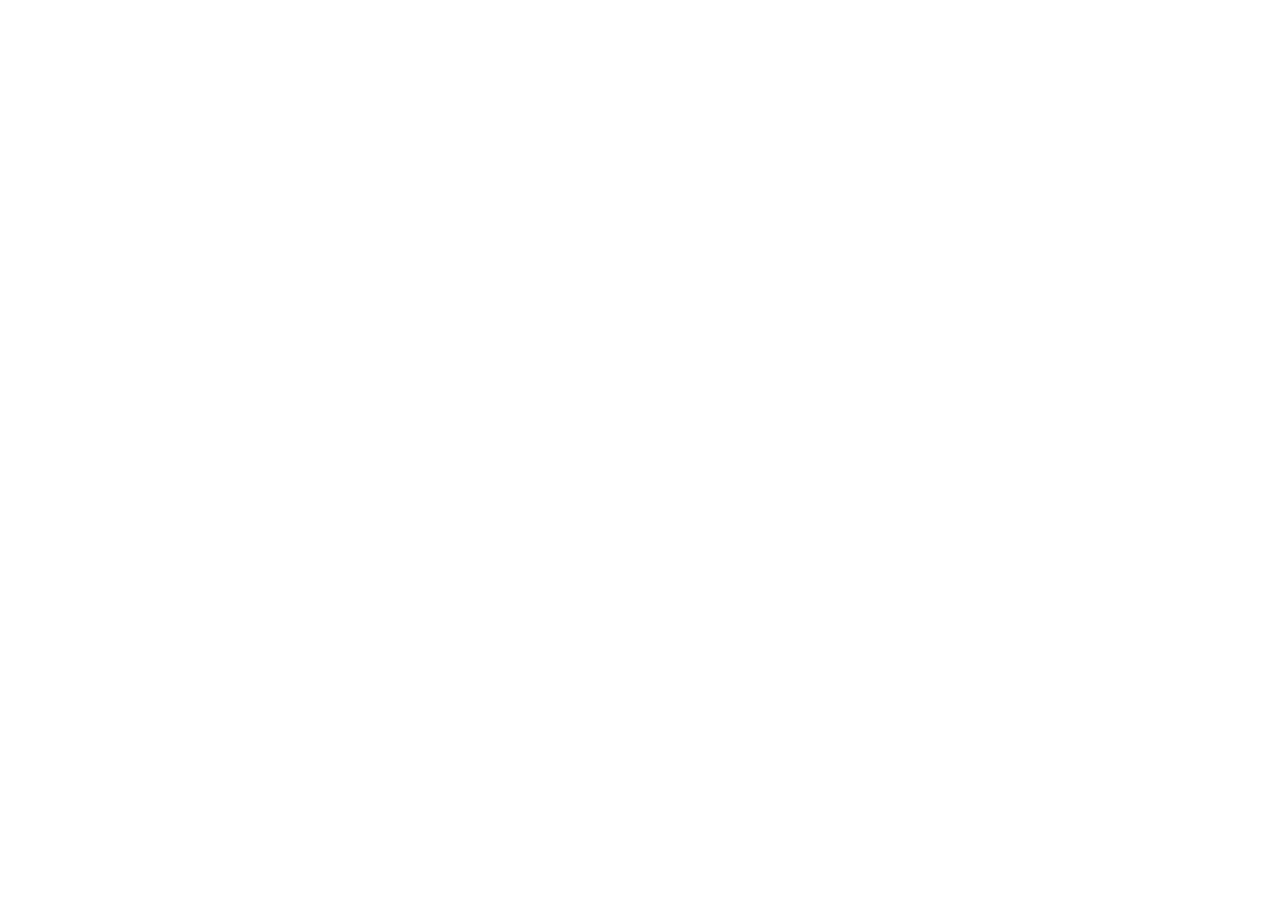
==== commit ea3be660: "Redirect Sonetro pages to sonetro.github.io" ====
--- a/privacy.html
+++ b/privacy.html
@@ -1,60 +1 @@
-<!doctype html>
-<html lang="en">
-<head>
-  <meta charset="utf-8">
-  <meta name="viewport" content="width=device-width, initial-scale=1">
-  <meta name="description" content="Privacy Policy for Sonetro — Offline Music Player, published by Moajjem Studio">
-  <title>Privacy Policy for Sonetro — Offline Music Player | Moajjem Studio</title>
-  <meta name="theme-color" content="#000000">
-  <link rel="icon" href="assets/logo.svg">
-  <link rel="stylesheet" href="style.24cc51cf4a.css">
-</head>
-<body>
-<a class="skip" href="#main">Skip to content</a>
-<header class="header"><a class="brand" href="./"><img src="assets/sonetro-wordmark.svg" alt="Sonetro" width="169" height="30"></a><nav aria-label="Main navigation"><a href="./">home</a><a href="mailto:connectsonetro@gmail.com">support</a><a class="nav-download" href="https://play.google.com/store/apps/details?id=com.music.neo">get the app ↗</a></nav></header>
-<main class="policy shell" id="main">
-  <p class="eyebrow">SONETRO / YOUR PRIVACY</p>
-  <h1 class="gradient">privacy policy.</h1>
-  <p class="identity"><strong>App: Sonetro — Offline Music Player</strong><br>
-    Google Play application ID: <code>com.music.neo</code><br>
-    Google Play developer: <strong>Moajjem Studio</strong><br>
-    Privacy contact: <a href="mailto:connectsonetro@gmail.com">connectsonetro@gmail.com</a><br>
-    Last updated: October 11, 2026</p>
-
-  <p>This Privacy Policy applies exclusively to <strong>Sonetro — Offline Music Player</strong> (application ID <code>com.music.neo</code>), published on Google Play by <strong>Moajjem Studio</strong>. Sonetro plays music locally and includes optional online features. Ad-supported versions use Google AdMob to display banner advertisements. The app does not send your audio files or music library to AdMob.</p>
-
-  <h2>Data the app accesses</h2>
-  <p>With your permission, the app accesses audio files and related metadata stored on your device, such as song title, artist, album, duration, file location, and embedded artwork. This access is used only to build your music library, display and play your music, search it, and perform actions you request, such as sharing, renaming, trashing, or deleting a track.</p>
-  <p>The app may request notification permission so it can display playback controls. It uses a foreground media playback service so audio can continue while the app is in the background.</p>
-
-  <h2>Local data and use</h2>
-  <p>Playlists, favorites, listening history, playback state, and app settings are stored locally in the app's private storage. They are used only to provide the app's features. The app does not upload your audio files, audio metadata, or locally stored app data to Moajjem Studio.</p>
-
-  <h2>Backup and device transfer</h2>
-  <p>Depending on your Android and Google backup settings, Android may back up or transfer the app's preferences through Google's system backup service. This process is controlled by Android and your Google account settings, not by Moajjem Studio. Audio files themselves are not included in the app's backup.</p>
-
-  <h2>Sharing</h2>
-  <p>Advertising services process data as described below. If you choose the app's share action, Android sends the selected audio file to the app or person you select. That sharing occurs only at your direction and is governed by the recipient's privacy practices.</p>
-
-  <h2>Advertising and privacy choices</h2>
-  <p>In ad-supported versions, Google Mobile Ads may collect and share IP addresses (which can indicate approximate location), device and account identifiers such as the Android advertising ID, advertising interactions, and diagnostic information for advertising, analytics, and fraud prevention. Processing depends on SDK configuration and your privacy choices. See <a href="https://policies.google.com/privacy">Google’s Privacy Policy</a> and <a href="https://policies.google.com/technologies/ads">how Google uses advertising information</a>.</p>
-  <p>Where required, a consent message appears before ads are requested. You can reopen available choices using “Ad privacy choices” in Settings or beneath the library banner. Declining personalized advertising does not disable music playback. Advertising requires an internet connection; local music playback remains available offline. Google controls retention of data processed by its services under its policies; uninstalling Sonetro does not delete data already held by Google.</p>
-
-  <h2>Retention and deletion</h2>
-  <p>Local app data remains on your device until you change it, clear the app's storage, or uninstall the app. You can remove playlists, favorites, and history from within the app where those controls are available. You can disable Android backup or delete backed-up app data through your Google account and device settings. Track deletion or trash actions affect the audio files you select and require Android system authorization where applicable.</p>
-
-  <h2>Security</h2>
-  <p>The app relies on Android's app sandbox and permission system to protect local data. No method of storage is completely secure, and online services have their own security and retention practices.</p>
-
-  <h2>Children</h2>
-  <p>The app is not directed specifically to children and its advertising configuration is intended for a general audience.</p>
-
-  <h2>Changes</h2>
-  <p>This policy may be updated when the app's features or data practices change. The updated policy will show a new “Last updated” date.</p>
-
-  <h2>Contact</h2>
-  <p>For privacy questions, contact Moajjem Studio at <a href="mailto:connectsonetro@gmail.com">connectsonetro@gmail.com</a>.</p>
-</main>
-<footer class="shell"><a class="brand" href="./"><img src="assets/sonetro-wordmark-muted.svg" alt="Sonetro" width="169" height="30"></a><span>© 2026 Moajjem Studio</span><a href="./">back to home ↗</a></footer>
-</body>
-</html>
+<!doctype html><html lang="en"><head><meta charset="utf-8"><meta name="viewport" content="width=device-width, initial-scale=1"><meta http-equiv="refresh" content="0;url=https://sonetro.github.io/privacy.html"><link rel="canonical" href="https://sonetro.github.io/privacy.html"><title>Sonetro has moved</title></head><body style="background:#000;color:#eee;font:18px system-ui;padding:48px"><p>Sonetro has moved.</p><a style="color:#ff8e84" href="https://sonetro.github.io/privacy.html">Continue to Sonetro</a></body></html>
